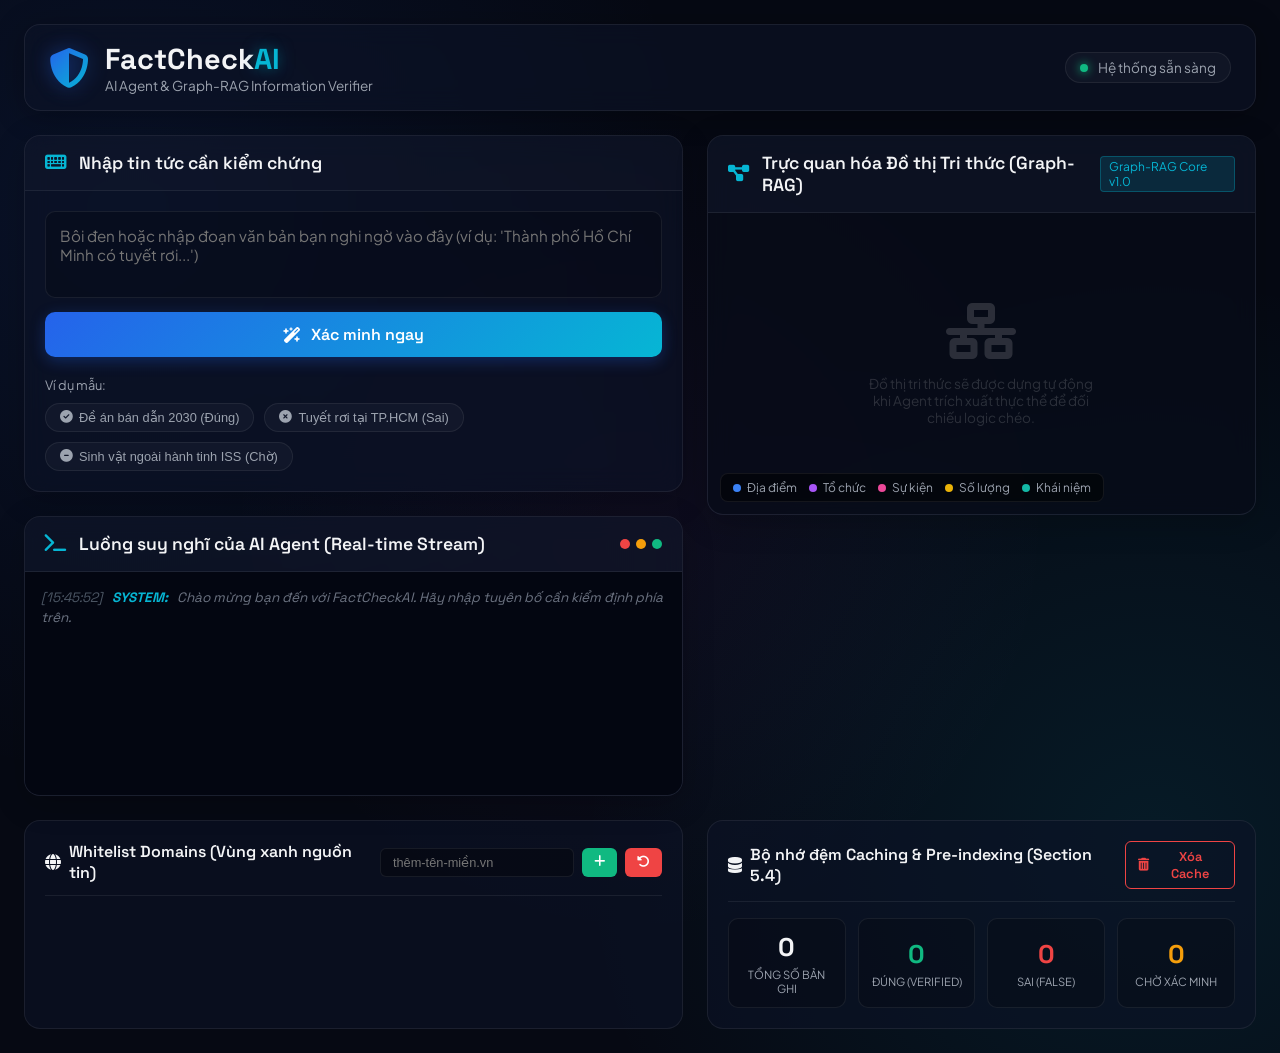
==== factcheck-ai/static/index.html @ 1281e3d7 "Add files via upload" ====
<!DOCTYPE html>
<html lang="vi">
<head>
    <meta charset="UTF-8">
    <meta name="viewport" content="width=device-width, initial-scale=1.0">
    <title>FactCheckAI - Hệ thống xác minh tin tức AI & Graph-RAG</title>
    <!-- Google Fonts -->
    <link rel="preconnect" href="https://fonts.googleapis.com">
    <link rel="preconnect" href="https://fonts.gstatic.com" crossorigin>
    <link href="https://fonts.googleapis.com/css2?family=Space+Grotesk:wght@400;500;700&family=Plus+Jakarta+Sans:wght@300;400;500;600;700&display=swap" rel="stylesheet">
    <!-- FontAwesome for Premium Icons -->
    <link rel="stylesheet" href="https://cdnjs.cloudflare.com/ajax/libs/font-awesome/6.4.0/css/all.min.css">
    <!-- Custom CSS -->
    <link rel="stylesheet" href="styles.css">
</head>
<body>
    <div class="glass-bg"></div>
    <div class="app-container">
        <!-- Header -->
        <header class="app-header">
            <div class="logo">
                <i class="fa-solid fa-shield-halved logo-icon"></i>
                <div class="logo-text">
                    <h1>FactCheck<span>AI</span></h1>
                    <p>AI Agent & Graph-RAG Information Verifier</p>
                </div>
            </div>
            <div class="connection-status" id="connectionStatus">
                <span class="pulse-dot"></span>
                <span>Hệ thống sẵn sàng</span>
            </div>
        </header>

        <!-- Main Workspace Grid -->
        <main class="workspace-grid">
            <!-- Left Panel: Input & Reasoning -->
            <section class="panel-left">
                <!-- Step 1: Input Area -->
                <div class="card card-input">
                    <div class="card-header">
                        <i class="fa-solid fa-keyboard header-icon"></i>
                        <h2>Nhập tin tức cần kiểm chứng</h2>
                    </div>
                    <div class="input-wrapper">
                        <textarea id="claimInput" placeholder="Bôi đen hoặc nhập đoạn văn bản bạn nghi ngờ vào đây (ví dụ: 'Thành phố Hồ Chí Minh có tuyết rơi...')" rows="3"></textarea>
                        <button id="verifyBtn" class="btn btn-primary">
                            <i class="fa-solid fa-wand-magic-sparkles"></i> Xác minh ngay
                        </button>
                    </div>
                    <!-- Sample Claim Pills -->
                    <div class="sample-claims">
                        <span>Ví dụ mẫu:</span>
                        <div class="pills-container">
                            <button class="pill pill-true" onclick="fillSample(0)">
                                <i class="fa-solid fa-circle-check"></i> Đề án bán dẫn 2030 (Đúng)
                            </button>
                            <button class="pill pill-false" onclick="fillSample(1)">
                                <i class="fa-solid fa-circle-xmark"></i> Tuyết rơi tại TP.HCM (Sai)
                            </button>
                            <button class="pill pill-pending" onclick="fillSample(2)">
                                <i class="fa-solid fa-circle-minus"></i> Sinh vật ngoài hành tinh ISS (Chờ)
                            </button>
                        </div>
                    </div>
                </div>

                <!-- Step 2: Live Reasoning Terminal (Thinking Process - Section 4.1) -->
                <div class="card card-terminal">
                    <div class="card-header">
                        <i class="fa-solid fa-terminal header-icon"></i>
                        <h2>Luồng suy nghĩ của AI Agent (Real-time Stream)</h2>
                        <div class="terminal-dots">
                            <span class="dot-red"></span>
                            <span class="dot-yellow"></span>
                            <span class="dot-green"></span>
                        </div>
                    </div>
                    <div class="terminal-body" id="terminalBody">
                        <div class="terminal-line system-msg">
                            <span class="term-time">[15:45:52]</span> <span class="term-prefix">SYSTEM:</span> Chào mừng bạn đến với FactCheckAI. Hãy nhập tuyên bố cần kiểm định phía trên.
                        </div>
                    </div>
                </div>
            </section>

            <!-- Right Panel: Graph RAG & Verdict -->
            <section class="panel-right">
                <!-- Step 3: Graph-RAG Visualizer (Section 5.1) -->
                <div class="card card-graph">
                    <div class="card-header">
                        <i class="fa-solid fa-diagram-project header-icon"></i>
                        <h2>Trực quan hóa Đồ thị Tri thức (Graph-RAG)</h2>
                        <span class="badge">Graph-RAG Core v1.0</span>
                    </div>
                    <div class="graph-container">
                        <svg id="graphSvg" width="100%" height="100%"></svg>
                        <div class="graph-legend" id="graphLegend">
                            <span class="legend-item"><span class="legend-dot loc"></span>Địa điểm</span>
                            <span class="legend-item"><span class="legend-dot org"></span>Tổ chức</span>
                            <span class="legend-item"><span class="legend-dot evt"></span>Sự kiện</span>
                            <span class="legend-item"><span class="legend-dot qty"></span>Số lượng</span>
                            <span class="legend-item"><span class="legend-dot cpt"></span>Khái niệm</span>
                        </div>
                        <div class="no-graph-placeholder" id="graphPlaceholder">
                            <i class="fa-solid fa-network-wired"></i>
                            <p>Đồ thị tri thức sẽ được dựng tự động khi Agent trích xuất thực thể để đối chiếu logic chéo.</p>
                        </div>
                    </div>
                </div>

                <!-- Step 4: Final Verdict Card (Premium Pop-out UI) -->
                <div class="card card-verdict hidden" id="verdictCard">
                    <div class="verdict-banner" id="verdictBanner">
                        <div class="verdict-title-wrapper">
                            <i class="fa-solid fa-circle-question" id="verdictIcon"></i>
                            <h3 id="verdictTitle">CHƯA XÁC MINH</h3>
                        </div>
                        <div class="confidence-score">
                            <span class="score-label">Độ tin cậy</span>
                            <span class="score-val" id="confidenceVal">0%</span>
                        </div>
                    </div>
                    <div class="verdict-body">
                        <div class="verdict-section">
                            <h4><i class="fa-solid fa-quote-left"></i> Nội dung kiểm chứng:</h4>
                            <p class="claim-text" id="verdictClaim">...</p>
                        </div>
                        <div class="verdict-section">
                            <h4><i class="fa-solid fa-circle-info"></i> Kết luận & Giải thích chi tiết:</h4>
                            <p class="explanation-text" id="verdictExplanation">...</p>
                        </div>
                        <div class="verdict-section">
                            <h4><i class="fa-solid fa-rectangle-list"></i> Các nguồn Whitelist đối chiếu chính thống:</h4>
                            <div class="sources-list" id="verdictSources">
                                <!-- Sources will be appended here -->
                            </div>
                        </div>
                    </div>
                </div>
            </section>
        </main>

        <!-- Bottom Controls Dashboard -->
        <footer class="app-dashboard">
            <!-- Whitelist Manager -->
            <div class="dashboard-section card-whitelist">
                <div class="sec-header">
                    <h3><i class="fa-solid fa-globe"></i> Whitelist Domains (Vùng xanh nguồn tin)</h3>
                    <div class="add-domain-form">
                        <input type="text" id="newDomainInput" placeholder="thêm-tên-miền.vn">
                        <button id="addDomainBtn" class="btn btn-sm btn-success"><i class="fa-solid fa-plus"></i></button>
                        <button id="resetWhitelistBtn" class="btn btn-sm btn-danger" title="Khôi phục Whitelist mặc định"><i class="fa-solid fa-rotate-left"></i></button>
                    </div>
                </div>
                <div class="domains-grid" id="domainsGrid">
                    <!-- Whitelisted domains pills -->
                </div>
            </div>

            <!-- Cache Monitor -->
            <div class="dashboard-section card-cache">
                <div class="sec-header">
                    <h3><i class="fa-solid fa-database"></i> Bộ nhớ đệm Caching & Pre-indexing (Section 5.4)</h3>
                    <button id="clearCacheBtn" class="btn btn-sm btn-outline-danger"><i class="fa-solid fa-trash-can"></i> Xóa Cache</button>
                </div>
                <div class="cache-stats-grid">
                    <div class="stat-box">
                        <span class="stat-num" id="cacheTotal">0</span>
                        <span class="stat-label">Tổng số bản ghi</span>
                    </div>
                    <div class="stat-box val-green">
                        <span class="stat-num" id="cacheVerified">0</span>
                        <span class="stat-label">ĐÚNG (Verified)</span>
                    </div>
                    <div class="stat-box val-red">
                        <span class="stat-num" id="cacheFalse">0</span>
                        <span class="stat-label">SAI (False)</span>
                    </div>
                    <div class="stat-box val-yellow">
                        <span class="stat-num" id="cachePending">0</span>
                        <span class="stat-label">CHỜ XÁC MINH</span>
                    </div>
                </div>
            </div>
        </footer>
    </div>

    <!-- Custom JS -->
    <script src="app.js"></script>
</body>
</html>
---- factcheck-ai/static/styles.css ----
/* ==========================================
   FactCheckAI - Premium Dark Glassmorphism CSS
   ========================================== */

:root {
    --bg-dark: #060913;
    --card-bg: rgba(13, 19, 39, 0.6);
    --border-color: rgba(255, 255, 255, 0.07);
    --text-primary: #f3f4f6;
    --text-secondary: #9ca3af;
    
    /* Neon Colors */
    --tech-blue: #2563eb;
    --tech-cyan: #06b6d4;
    --color-verified: #10b981;
    --color-false: #ef4444;
    --color-pending: #f59e0b;
    
    /* Node Colors */
    --node-loc: #3b82f6;
    --node-org: #a855f7;
    --node-evt: #ec4899;
    --node-qty: #eab308;
    --node-cpt: #14b8a6;
    
    --font-heading: 'Space Grotesk', sans-serif;
    --font-body: 'Plus Jakarta Sans', sans-serif;
}

* {
    margin: 0;
    padding: 0;
    box-sizing: border-box;
}

body {
    background-color: var(--bg-dark);
    color: var(--text-primary);
    font-family: var(--font-body);
    min-height: 100vh;
    overflow-x: hidden;
    position: relative;
}

/* Beautiful dynamic background gradients */
.glass-bg {
    position: absolute;
    width: 100%;
    height: 100%;
    top: 0;
    left: 0;
    background: 
        radial-gradient(circle at 10% 20%, rgba(37, 99, 235, 0.1) 0%, transparent 40%),
        radial-gradient(circle at 90% 80%, rgba(6, 182, 212, 0.1) 0%, transparent 40%),
        radial-gradient(circle at 50% 50%, rgba(168, 85, 247, 0.05) 0%, transparent 50%);
    z-index: -1;
    pointer-events: none;
}

/* Scrollbar styling */
::-webkit-scrollbar {
    width: 6px;
}
::-webkit-scrollbar-track {
    background: rgba(255, 255, 255, 0.02);
}
::-webkit-scrollbar-thumb {
    background: rgba(255, 255, 255, 0.1);
    border-radius: 4px;
}
::-webkit-scrollbar-thumb:hover {
    background: rgba(255, 255, 255, 0.2);
}

/* App Container Layout */
.app-container {
    max-width: 1400px;
    margin: 0 auto;
    padding: 24px;
    display: flex;
    flex-direction: column;
    gap: 24px;
}

/* Header styling */
.app-header {
    display: flex;
    justify-content: space-between;
    align-items: center;
    padding: 16px 24px;
    background: var(--card-bg);
    border: 1px solid var(--border-color);
    border-radius: 16px;
    backdrop-filter: blur(12px);
    box-shadow: 0 4px 30px rgba(0, 0, 0, 0.3);
}

.logo {
    display: flex;
    align-items: center;
    gap: 16px;
}

.logo-icon {
    font-size: 2.5rem;
    background: linear-gradient(135deg, var(--tech-blue), var(--tech-cyan));
    -webkit-background-clip: text;
    -webkit-text-fill-color: transparent;
    filter: drop-shadow(0 0 10px rgba(37, 99, 235, 0.4));
}

.logo-text h1 {
    font-family: var(--font-heading);
    font-size: 1.8rem;
    font-weight: 700;
}

.logo-text h1 span {
    color: var(--tech-cyan);
    text-shadow: 0 0 15px rgba(6, 182, 212, 0.5);
}

.logo-text p {
    font-size: 0.85rem;
    color: var(--text-secondary);
}

.connection-status {
    display: flex;
    align-items: center;
    gap: 10px;
    font-size: 0.85rem;
    color: var(--text-secondary);
    background: rgba(255, 255, 255, 0.03);
    padding: 6px 14px;
    border-radius: 20px;
    border: 1px solid var(--border-color);
}

.pulse-dot {
    width: 8px;
    height: 8px;
    background-color: var(--color-verified);
    border-radius: 50%;
    box-shadow: 0 0 10px var(--color-verified);
    animation: pulse 2s infinite;
}

@keyframes pulse {
    0% { transform: scale(0.95); box-shadow: 0 0 0 0 rgba(16, 185, 129, 0.7); }
    70% { transform: scale(1); box-shadow: 0 0 0 8px rgba(16, 185, 129, 0); }
    100% { transform: scale(0.95); box-shadow: 0 0 0 0 rgba(16, 185, 129, 0); }
}

/* Main Workspace Grid */
.workspace-grid {
    display: grid;
    grid-template-columns: 1.2fr 1fr;
    gap: 24px;
}

.panel-left, .panel-right {
    display: flex;
    flex-direction: column;
    gap: 24px;
}

/* Card Styles */
.card {
    background: var(--card-bg);
    border: 1px solid var(--border-color);
    border-radius: 16px;
    backdrop-filter: blur(12px);
    box-shadow: 0 8px 32px rgba(0, 0, 0, 0.2);
    transition: all 0.3s cubic-bezier(0.4, 0, 0.2, 1);
    overflow: hidden;
}

.card:hover {
    border-color: rgba(255, 255, 255, 0.12);
    box-shadow: 0 12px 40px rgba(0, 0, 0, 0.3);
}

.card-header {
    display: flex;
    align-items: center;
    padding: 16px 20px;
    border-bottom: 1px solid var(--border-color);
    background: rgba(255, 255, 255, 0.01);
}

.header-icon {
    font-size: 1.2rem;
    color: var(--tech-cyan);
    margin-right: 12px;
}

.card-header h2 {
    font-family: var(--font-heading);
    font-size: 1.1rem;
    font-weight: 600;
    flex-grow: 1;
}

/* Card Input & Area */
.input-wrapper {
    padding: 20px;
    display: flex;
    flex-direction: column;
    gap: 14px;
}

#claimInput {
    background: rgba(0, 0, 0, 0.2);
    border: 1px solid var(--border-color);
    border-radius: 10px;
    padding: 14px;
    color: var(--text-primary);
    font-family: var(--font-body);
    font-size: 0.95rem;
    resize: none;
    outline: none;
    transition: all 0.2s;
}

#claimInput:focus {
    border-color: var(--tech-cyan);
    box-shadow: 0 0 10px rgba(6, 182, 212, 0.2);
}

.btn {
    display: flex;
    align-items: center;
    justify-content: center;
    gap: 10px;
    font-family: var(--font-heading);
    font-weight: 600;
    padding: 12px 24px;
    border-radius: 10px;
    cursor: pointer;
    border: none;
    transition: all 0.2s ease-in-out;
}

.btn-primary {
    background: linear-gradient(135deg, var(--tech-blue), var(--tech-cyan));
    color: white;
    font-size: 1rem;
    box-shadow: 0 4px 15px rgba(37, 99, 235, 0.3);
}

.btn-primary:hover {
    transform: translateY(-2px);
    box-shadow: 0 6px 20px rgba(37, 99, 235, 0.5);
}

.sample-claims {
    padding: 0 20px 20px 20px;
    display: flex;
    flex-direction: column;
    gap: 10px;
}

.sample-claims span {
    font-size: 0.8rem;
    color: var(--text-secondary);
}

.pills-container {
    display: flex;
    flex-wrap: wrap;
    gap: 10px;
}

.pill {
    background: rgba(255, 255, 255, 0.03);
    border: 1px solid var(--border-color);
    border-radius: 20px;
    padding: 6px 14px;
    color: var(--text-secondary);
    font-size: 0.8rem;
    cursor: pointer;
    transition: all 0.2s;
    display: flex;
    align-items: center;
    gap: 6px;
}

.pill:hover {
    color: var(--text-primary);
    background: rgba(255, 255, 255, 0.08);
}

.pill-true:hover { border-color: var(--color-verified); color: var(--color-verified); }
.pill-false:hover { border-color: var(--color-false); color: var(--color-false); }
.pill-pending:hover { border-color: var(--color-pending); color: var(--color-pending); }

/* Live Reasoning Terminal Box */
.card-terminal {
    flex-grow: 1;
    display: flex;
    flex-direction: column;
    min-height: 280px;
}

.terminal-dots {
    display: flex;
    gap: 6px;
}

.terminal-dots span {
    width: 10px;
    height: 10px;
    border-radius: 50%;
}

.dot-red { background-color: #ef4444; }
.dot-yellow { background-color: #f59e0b; }
.dot-green { background-color: #10b981; }

.terminal-body {
    background: #030611;
    flex-grow: 1;
    padding: 16px;
    font-family: 'Space Grotesk', monospace;
    font-size: 0.85rem;
    overflow-y: auto;
    display: flex;
    flex-direction: column;
    gap: 8px;
    max-height: 350px;
}

.terminal-line {
    line-height: 1.5;
    animation: fadeIn 0.3s ease-out forwards;
}

.term-time { color: #4b5563; margin-right: 6px; }
.term-prefix { color: var(--tech-cyan); font-weight: bold; margin-right: 6px; }
.system-msg { color: #6b7280; font-style: italic; }
.warning-msg { color: var(--color-false); font-weight: bold; }

@keyframes fadeIn {
    from { opacity: 0; transform: translateY(4px); }
    to { opacity: 1; transform: translateY(0); }
}

/* Graph RAG Section */
.card-graph {
    min-height: 380px;
    display: flex;
    flex-direction: column;
}

.graph-container {
    flex-grow: 1;
    position: relative;
    background: rgba(0, 0, 0, 0.25);
    min-height: 300px;
}

.no-graph-placeholder {
    position: absolute;
    top: 50%;
    left: 50%;
    transform: translate(-50%, -50%);
    display: flex;
    flex-direction: column;
    align-items: center;
    gap: 16px;
    text-align: center;
    color: rgba(255, 255, 255, 0.15);
    padding: 24px;
}

.no-graph-placeholder i {
    font-size: 3.5rem;
}

.no-graph-placeholder p {
    font-size: 0.85rem;
    max-width: 300px;
}

.graph-legend {
    position: absolute;
    bottom: 12px;
    left: 12px;
    display: flex;
    flex-wrap: wrap;
    gap: 12px;
    background: rgba(0, 0, 0, 0.5);
    padding: 6px 12px;
    border-radius: 8px;
    border: 1px solid var(--border-color);
    font-size: 0.75rem;
}

.legend-item {
    display: flex;
    align-items: center;
    gap: 6px;
    color: var(--text-secondary);
}

.legend-dot {
    width: 8px;
    height: 8px;
    border-radius: 50%;
}

.legend-dot.loc { background-color: var(--node-loc); }
.legend-dot.org { background-color: var(--node-org); }
.legend-dot.evt { background-color: var(--node-evt); }
.legend-dot.qty { background-color: var(--node-qty); }
.legend-dot.cpt { background-color: var(--node-cpt); }

/* Final Verdict Card */
.card-verdict {
    display: flex;
    flex-direction: column;
}

.hidden {
    display: none !important;
}

.verdict-banner {
    display: flex;
    justify-content: space-between;
    align-items: center;
    padding: 18px 24px;
    color: white;
}

.verdict-banner.verified {
    background: linear-gradient(135deg, rgba(16, 185, 129, 0.9) 0%, rgba(5, 150, 105, 0.9) 100%);
    box-shadow: inset 0 0 20px rgba(255, 255, 255, 0.2);
}

.verdict-banner.false {
    background: linear-gradient(135deg, rgba(239, 68, 68, 0.9) 0%, rgba(220, 38, 38, 0.9) 100%);
    box-shadow: inset 0 0 20px rgba(255, 255, 255, 0.2);
}

.verdict-banner.pending {
    background: linear-gradient(135deg, rgba(245, 158, 11, 0.9) 0%, rgba(217, 119, 6) 100%);
    box-shadow: inset 0 0 20px rgba(255, 255, 255, 0.2);
}

.verdict-title-wrapper {
    display: flex;
    align-items: center;
    gap: 12px;
}

.verdict-title-wrapper i {
    font-size: 1.8rem;
}

.verdict-title-wrapper h3 {
    font-family: var(--font-heading);
    font-size: 1.4rem;
    font-weight: 700;
}

.confidence-score {
    text-align: right;
}

.score-label {
    display: block;
    font-size: 0.75rem;
    text-transform: uppercase;
    opacity: 0.8;
}

.score-val {
    font-family: var(--font-heading);
    font-size: 1.4rem;
    font-weight: 700;
}

.verdict-body {
    padding: 24px;
    display: flex;
    flex-direction: column;
    gap: 20px;
}

.verdict-section h4 {
    font-family: var(--font-heading);
    font-size: 0.9rem;
    color: var(--text-secondary);
    margin-bottom: 8px;
    display: flex;
    align-items: center;
    gap: 8px;
}

.claim-text {
    font-size: 0.95rem;
    line-height: 1.6;
    color: var(--text-primary);
    background: rgba(255, 255, 255, 0.02);
    padding: 10px 14px;
    border-radius: 8px;
    border-left: 3px solid var(--tech-cyan);
}

.explanation-text {
    font-size: 0.95rem;
    line-height: 1.6;
    color: var(--text-primary);
}

.sources-list {
    display: flex;
    flex-direction: column;
    gap: 10px;
}

.source-item {
    display: flex;
    align-items: center;
    justify-content: space-between;
    background: rgba(255, 255, 255, 0.03);
    border: 1px solid var(--border-color);
    padding: 10px 16px;
    border-radius: 8px;
    transition: all 0.2s;
}

.source-item:hover {
    background: rgba(255, 255, 255, 0.06);
    border-color: rgba(255, 255, 255, 0.15);
}

.source-info {
    display: flex;
    flex-direction: column;
    gap: 2px;
}

.source-title {
    font-size: 0.85rem;
    font-weight: 600;
    color: var(--text-primary);
}

.source-domain {
    font-size: 0.75rem;
    color: var(--tech-cyan);
}

.source-link {
    color: var(--text-secondary);
    font-size: 0.9rem;
    transition: color 0.2s;
}

.source-link:hover {
    color: var(--text-primary);
}

/* Bottom Controls Dashboard */
.app-dashboard {
    display: grid;
    grid-template-columns: 1.2fr 1fr;
    gap: 24px;
}

.dashboard-section {
    background: var(--card-bg);
    border: 1px solid var(--border-color);
    border-radius: 16px;
    padding: 20px;
}

.sec-header {
    display: flex;
    justify-content: space-between;
    align-items: center;
    margin-bottom: 16px;
    border-bottom: 1px solid var(--border-color);
    padding-bottom: 12px;
}

.sec-header h3 {
    font-family: var(--font-heading);
    font-size: 1rem;
    font-weight: 600;
    color: var(--text-primary);
    display: flex;
    align-items: center;
    gap: 8px;
}

.add-domain-form {
    display: flex;
    gap: 8px;
}

.add-domain-form input {
    background: rgba(0, 0, 0, 0.3);
    border: 1px solid var(--border-color);
    padding: 6px 12px;
    border-radius: 6px;
    font-size: 0.8rem;
    color: white;
    outline: none;
}

.add-domain-form input:focus {
    border-color: var(--tech-cyan);
}

.btn-sm {
    padding: 6px 12px;
    font-size: 0.8rem;
    border-radius: 6px;
}

.btn-success {
    background: var(--color-verified);
    color: white;
}

.btn-danger {
    background: var(--color-false);
    color: white;
}

.btn-outline-danger {
    background: transparent;
    border: 1.5px solid var(--color-false);
    color: var(--color-false);
}

.btn-outline-danger:hover {
    background: var(--color-false);
    color: white;
}

.domains-grid {
    display: flex;
    flex-wrap: wrap;
    gap: 8px;
    max-height: 110px;
    overflow-y: auto;
}

.domain-pill {
    background: rgba(255, 255, 255, 0.04);
    border: 1px solid var(--border-color);
    padding: 4px 10px;
    border-radius: 6px;
    font-size: 0.75rem;
    color: var(--text-secondary);
    display: flex;
    align-items: center;
    gap: 8px;
}

.remove-domain-btn {
    background: none;
    border: none;
    color: rgba(255, 255, 255, 0.3);
    cursor: pointer;
    font-size: 0.7rem;
    transition: color 0.2s;
}

.remove-domain-btn:hover {
    color: var(--color-false);
}

/* Cache Stats Grid */
.cache-stats-grid {
    display: grid;
    grid-template-columns: repeat(4, 1fr);
    gap: 12px;
}

.stat-box {
    background: rgba(0, 0, 0, 0.2);
    border: 1px solid var(--border-color);
    border-radius: 10px;
    padding: 12px;
    text-align: center;
    display: flex;
    flex-direction: column;
    justify-content: center;
}

.stat-num {
    font-family: var(--font-heading);
    font-size: 1.6rem;
    font-weight: 700;
}

.stat-label {
    font-size: 0.7rem;
    color: var(--text-secondary);
    text-transform: uppercase;
    margin-top: 4px;
}

.val-green .stat-num { color: var(--color-verified); }
.val-red .stat-num { color: var(--color-false); }
.val-yellow .stat-num { color: var(--color-pending); }

/* SVG Knowledge Graph Node Styling */
.node {
    cursor: pointer;
    stroke-width: 1.5px;
    transition: transform 0.2s;
}

.node:hover {
    transform: scale(1.1);
}

.node circle {
    stroke: #ffffff;
}

.node.location circle { fill: var(--node-loc); }
.node.organization circle { fill: var(--node-org); }
.node.event circle { fill: var(--node-evt); }
.node.quantity circle { fill: var(--node-qty); }
.node.concept circle { fill: var(--node-cpt); }

.node text {
    fill: var(--text-primary);
    font-family: var(--font-body);
    font-size: 9px;
    font-weight: 500;
    pointer-events: none;
    text-shadow: 0 1px 4px rgba(0, 0, 0, 0.8);
}

.edge {
    stroke-opacity: 0.5;
    stroke-width: 1.5px;
}

.edge-label {
    font-family: var(--font-body);
    font-size: 8px;
    fill: var(--text-secondary);
    pointer-events: none;
}

.edge.conflict {
    stroke: var(--color-false);
    stroke-width: 2px;
    stroke-dasharray: 4;
    animation: dash 1s linear infinite;
}

.edge-label.conflict {
    fill: var(--color-false);
    font-weight: bold;
}

@keyframes dash {
    to { stroke-dashoffset: -20; }
}

.badge {
    background: rgba(6, 182, 212, 0.15);
    border: 1px solid rgba(6, 182, 212, 0.3);
    color: var(--tech-cyan);
    font-size: 0.75rem;
    padding: 2px 8px;
    border-radius: 4px;
}
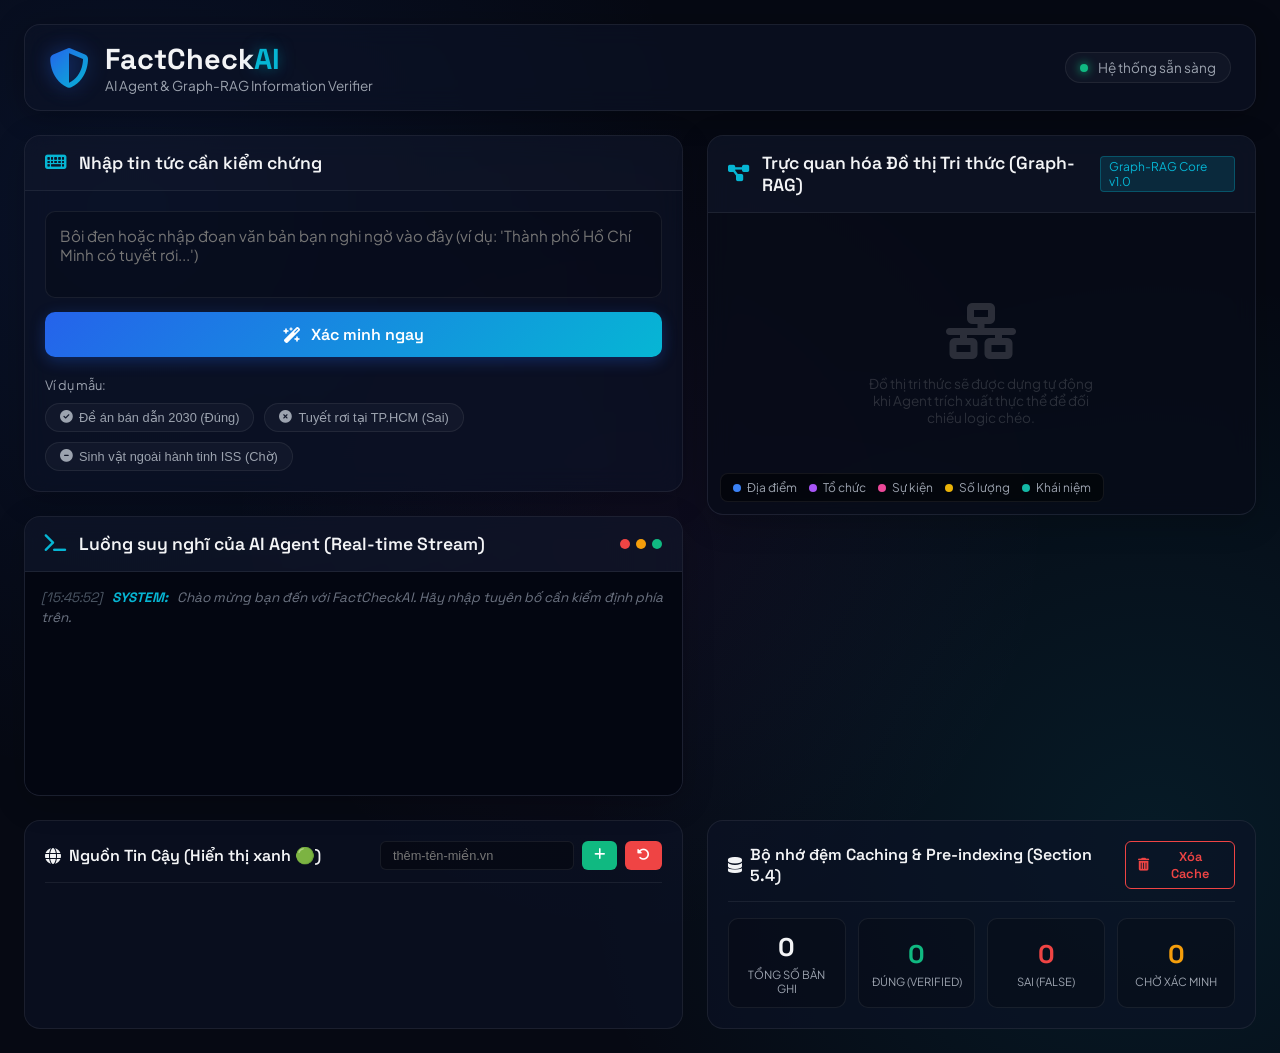
==== commit 0aab4868: "Add files via upload" ====
--- a/factcheck-ai/static/index.html
+++ b/factcheck-ai/static/index.html
@@ -130,7 +130,7 @@
                             <p class="explanation-text" id="verdictExplanation">...</p>
                         </div>
                         <div class="verdict-section">
-                            <h4><i class="fa-solid fa-rectangle-list"></i> Các nguồn Whitelist đối chiếu chính thống:</h4>
+                            <h4><i class="fa-solid fa-rectangle-list"></i> Nguồn tham khảo từ Internet:</h4>
                             <div class="sources-list" id="verdictSources">
                                 <!-- Sources will be appended here -->
                             </div>
@@ -145,7 +145,7 @@
             <!-- Whitelist Manager -->
             <div class="dashboard-section card-whitelist">
                 <div class="sec-header">
-                    <h3><i class="fa-solid fa-globe"></i> Whitelist Domains (Vùng xanh nguồn tin)</h3>
+                    <h3><i class="fa-solid fa-globe"></i> Nguồn Tin Cậy (Hiển thị xanh 🟢)</h3>
                     <div class="add-domain-form">
                         <input type="text" id="newDomainInput" placeholder="thêm-tên-miền.vn">
                         <button id="addDomainBtn" class="btn btn-sm btn-success"><i class="fa-solid fa-plus"></i></button>
--- a/factcheck-ai/static/styles.css
+++ b/factcheck-ai/static/styles.css
@@ -564,6 +564,71 @@
     color: var(--text-primary);
 }
 
+/* Source Category Headers */
+.source-category-header {
+    display: flex;
+    align-items: center;
+    gap: 8px;
+    font-size: 0.8rem;
+    font-weight: 600;
+    padding: 8px 0 4px 0;
+    margin-top: 4px;
+}
+
+.source-trusted-header {
+    color: #10b981;
+}
+
+.source-unverified-header {
+    color: #f59e0b;
+}
+
+/* Trusted Source Items (GREEN) */
+.source-item-trusted {
+    border-left: 3px solid #10b981;
+    background: rgba(16, 185, 129, 0.05);
+}
+
+.source-item-trusted:hover {
+    background: rgba(16, 185, 129, 0.1);
+    border-color: #34d399;
+}
+
+.source-domain-trusted {
+    color: #34d399 !important;
+}
+
+.source-link-trusted {
+    color: #10b981 !important;
+}
+
+.source-link-trusted:hover {
+    color: #34d399 !important;
+}
+
+/* Unverified Source Items (YELLOW) */
+.source-item-unverified {
+    border-left: 3px solid #f59e0b;
+    background: rgba(245, 158, 11, 0.05);
+}
+
+.source-item-unverified:hover {
+    background: rgba(245, 158, 11, 0.1);
+    border-color: #fbbf24;
+}
+
+.source-domain-unverified {
+    color: #fbbf24 !important;
+}
+
+.source-link-unverified {
+    color: #f59e0b !important;
+}
+
+.source-link-unverified:hover {
+    color: #fbbf24 !important;
+}
+
 /* Bottom Controls Dashboard */
 .app-dashboard {
     display: grid;
